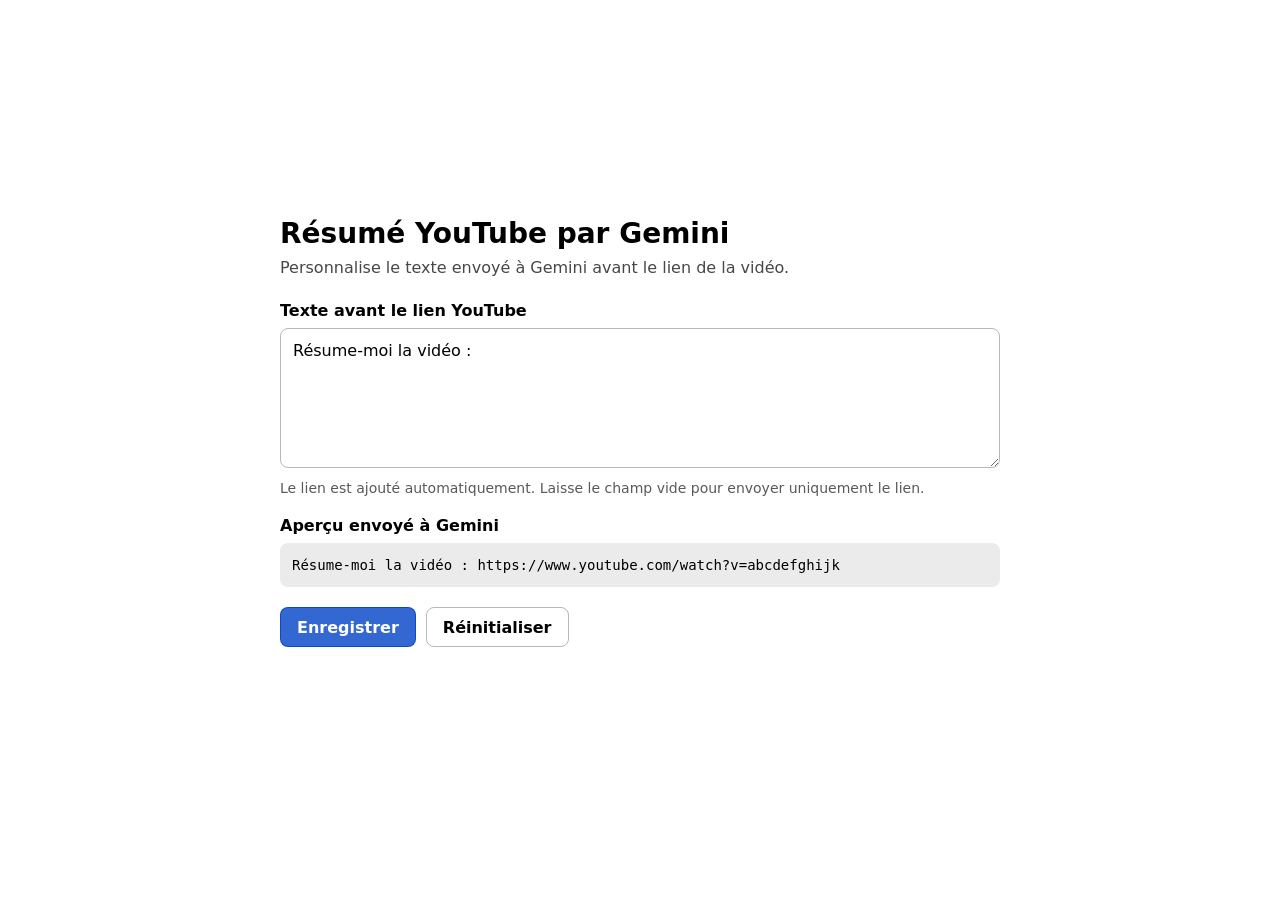
==== options.html @ 399458d6 "Initial release of Resume YouTube par Gemini" ====
<!doctype html>
<html lang="fr">
<head>
  <meta charset="utf-8">
  <meta name="viewport" content="width=device-width, initial-scale=1">
  <title>Options - Résumé YouTube par Gemini</title>
  <link rel="stylesheet" href="options.css">
</head>
<body>
  <main class="page">
    <section class="panel" aria-labelledby="title">
      <h1 id="title">Résumé YouTube par Gemini</h1>
      <p class="intro">
        Personnalise le texte envoyé à Gemini avant le lien de la vidéo.
      </p>

      <form id="options-form">
        <label for="prompt-prefix">Texte avant le lien YouTube</label>
        <textarea
          id="prompt-prefix"
          name="prompt-prefix"
          rows="5"
          maxlength="1200"
          spellcheck="true"
        ></textarea>

        <div class="hint">
          Le lien est ajouté automatiquement. Laisse le champ vide pour envoyer uniquement le lien.
        </div>

        <div class="preview" aria-live="polite">
          <span class="preview-label">Aperçu envoyé à Gemini</span>
          <pre id="prompt-preview"></pre>
        </div>

        <div class="actions">
          <button type="submit">Enregistrer</button>
          <button type="button" id="reset-button" class="secondary">Réinitialiser</button>
        </div>

        <p id="status" class="status" role="status" aria-live="polite"></p>
      </form>
    </section>
  </main>

  <script src="options.js"></script>
</body>
</html>
---- options.css ----
:root {
  color-scheme: light dark;
  font-family: system-ui, -apple-system, BlinkMacSystemFont, "Segoe UI", sans-serif;
}

body {
  margin: 0;
  background: Canvas;
  color: CanvasText;
}

.page {
  display: grid;
  min-height: 100vh;
  place-items: center;
  padding: 32px 16px;
  box-sizing: border-box;
}

.panel {
  width: min(720px, 100%);
}

h1 {
  margin: 0 0 8px;
  font-size: 28px;
  line-height: 1.2;
}

.intro {
  margin: 0 0 24px;
  color: color-mix(in srgb, CanvasText 72%, Canvas);
}

label {
  display: block;
  margin-bottom: 8px;
  font-weight: 650;
}

textarea {
  width: 100%;
  min-height: 140px;
  padding: 12px;
  box-sizing: border-box;
  border: 1px solid color-mix(in srgb, CanvasText 28%, Canvas);
  border-radius: 8px;
  background: Canvas;
  color: CanvasText;
  font: inherit;
  resize: vertical;
}

textarea:focus {
  outline: 3px solid color-mix(in srgb, Highlight 35%, transparent);
  border-color: Highlight;
}

.hint {
  margin-top: 8px;
  font-size: 14px;
  color: color-mix(in srgb, CanvasText 65%, Canvas);
}

.preview {
  margin-top: 20px;
}

.preview-label {
  display: block;
  margin-bottom: 8px;
  font-weight: 650;
}

pre {
  overflow: auto;
  white-space: pre-wrap;
  word-break: break-word;
  margin: 0;
  padding: 12px;
  border-radius: 8px;
  background: color-mix(in srgb, CanvasText 8%, Canvas);
  font: 14px/1.45 ui-monospace, "SFMono-Regular", Consolas, monospace;
}

.actions {
  display: flex;
  flex-wrap: wrap;
  gap: 10px;
  margin-top: 20px;
}

button {
  min-height: 40px;
  padding: 0 16px;
  border: 1px solid Highlight;
  border-radius: 8px;
  background: Highlight;
  color: HighlightText;
  font: inherit;
  font-weight: 650;
  cursor: pointer;
}

button.secondary {
  border-color: color-mix(in srgb, CanvasText 28%, Canvas);
  background: Canvas;
  color: CanvasText;
}

.status {
  min-height: 20px;
  margin: 16px 0 0;
  color: color-mix(in srgb, CanvasText 72%, Canvas);
}

.status.error {
  color: #c83232;
}

@media (prefers-color-scheme: dark) {
  .status.error {
    color: #ff8a8a;
  }
}
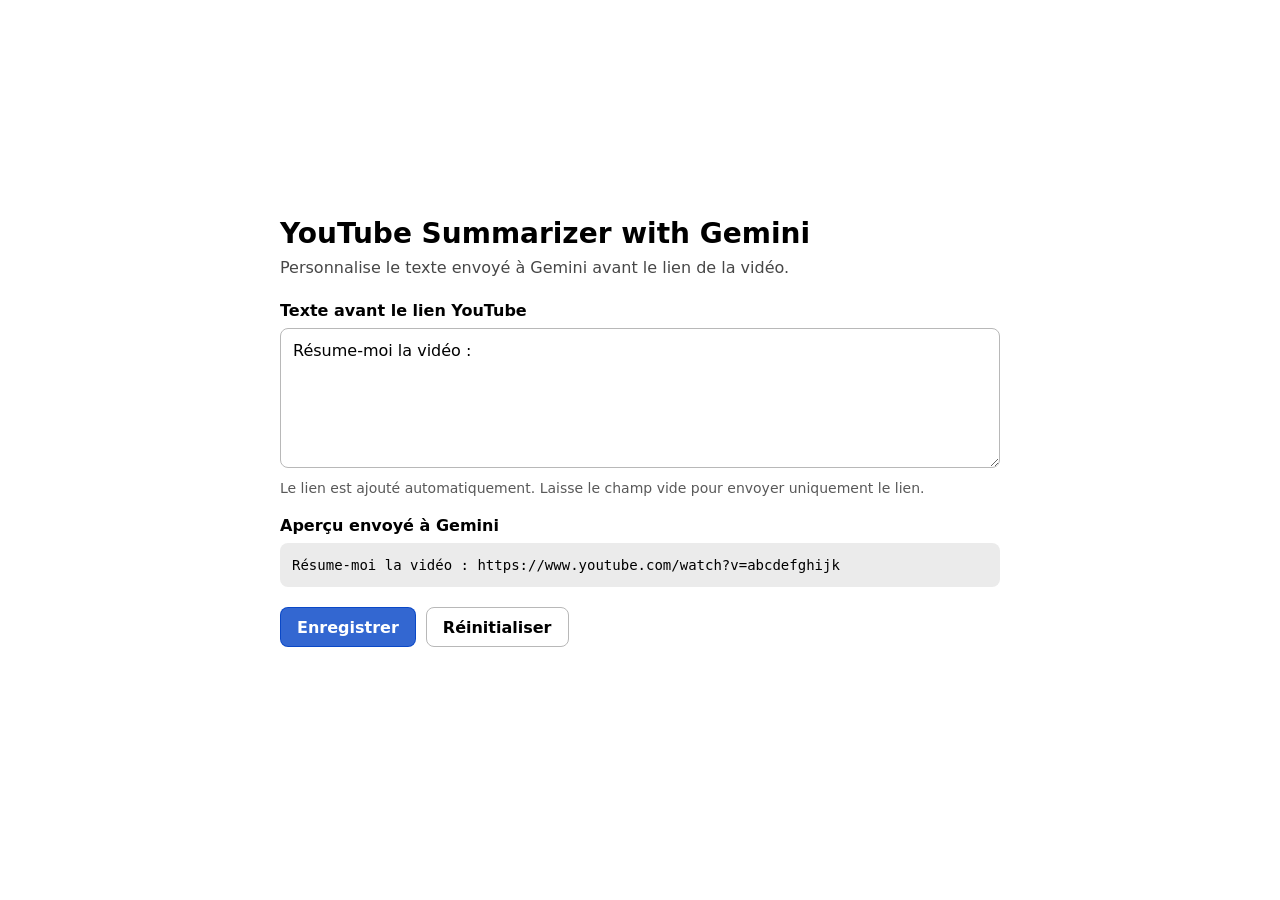
==== commit a686cf60: "feat: adopt universal name 'YouTube Summarizer with Gemini', add _locales, and rename repository ref" ====
--- a/options.html
+++ b/options.html
@@ -3,13 +3,13 @@
 <head>
   <meta charset="utf-8">
   <meta name="viewport" content="width=device-width, initial-scale=1">
-  <title>Options - Résumé YouTube par Gemini</title>
+  <title>Options — YouTube Summarizer with Gemini</title>
   <link rel="stylesheet" href="options.css">
 </head>
 <body>
   <main class="page">
     <section class="panel" aria-labelledby="title">
-      <h1 id="title">Résumé YouTube par Gemini</h1>
+      <h1 id="title">YouTube Summarizer with Gemini</h1>
       <p class="intro">
         Personnalise le texte envoyé à Gemini avant le lien de la vidéo.
       </p>
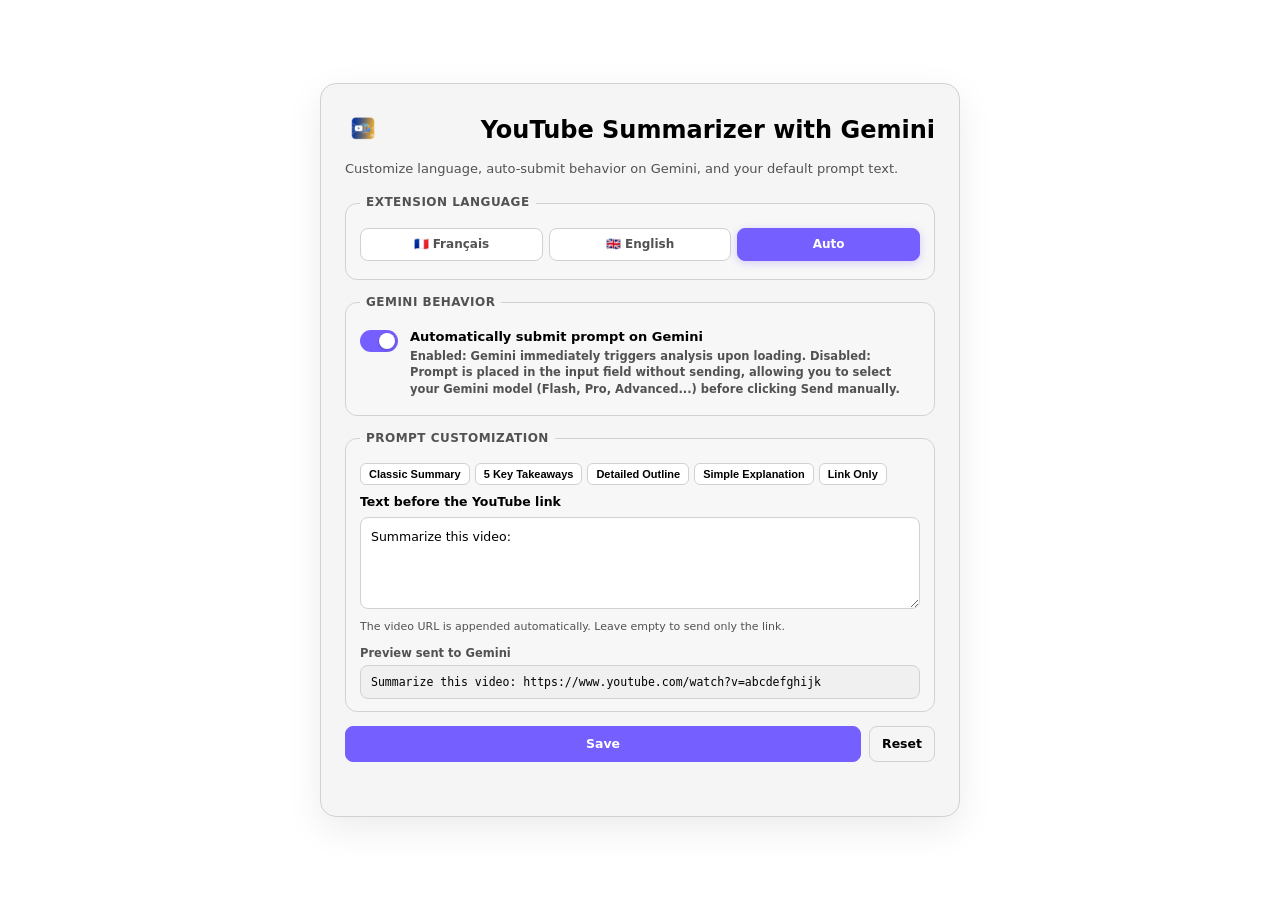
==== commit ccb73d1a: "feat: add toolbar popup, language selector, and gemini auto-submit toggle for model selection (v3.8)" ====
--- a/options.html
+++ b/options.html
@@ -6,41 +6,95 @@
   <title>Options — YouTube Summarizer with Gemini</title>
   <link rel="stylesheet" href="options.css">
 </head>
-<body>
+<body class="is-options">
   <main class="page">
-    <section class="panel" aria-labelledby="title">
-      <h1 id="title">YouTube Summarizer with Gemini</h1>
-      <p class="intro">
-        Personnalise le texte envoyé à Gemini avant le lien de la vidéo.
-      </p>
+    <div class="panel">
+      <header class="options-header">
+        <div class="brand">
+          <img src="icons/icon-48.png" width="36" height="36" alt="" class="brand-icon">
+          <h1 id="title" data-i18n="optionsTitle">Résumé YouTube avec Gemini</h1>
+        </div>
+        <p class="intro" data-i18n="optionsIntro">
+          Personnalisez la langue, l'envoi automatique sur Gemini et le texte de votre prompt.
+        </p>
+      </header>
 
       <form id="options-form">
-        <label for="prompt-prefix">Texte avant le lien YouTube</label>
-        <textarea
-          id="prompt-prefix"
-          name="prompt-prefix"
-          rows="5"
-          maxlength="1200"
-          spellcheck="true"
-        ></textarea>
+        <!-- Section Langue -->
+        <fieldset class="setting-group">
+          <legend class="group-title" data-i18n="languageSectionTitle">Langue de l'extension</legend>
+          <div class="lang-selector" role="radiogroup" aria-labelledby="lang-label">
+            <label class="lang-pill">
+              <input type="radio" name="extension-language" value="fr">
+              <span>🇫🇷 Français</span>
+            </label>
+            <label class="lang-pill">
+              <input type="radio" name="extension-language" value="en">
+              <span>🇬🇧 English</span>
+            </label>
+            <label class="lang-pill">
+              <input type="radio" name="extension-language" value="">
+              <span data-i18n="languageAuto">Auto</span>
+            </label>
+          </div>
+        </fieldset>
 
-        <div class="hint">
-          Le lien est ajouté automatiquement. Laisse le champ vide pour envoyer uniquement le lien.
-        </div>
+        <!-- Section Comportement Gemini (Envoi automatique) -->
+        <fieldset class="setting-group">
+          <legend class="group-title" data-i18n="geminiSectionTitle">Comportement sur Gemini</legend>
+          <label class="toggle-card" for="auto-submit">
+            <div class="toggle-switch">
+              <input type="checkbox" id="auto-submit" name="auto-submit" checked>
+              <span class="toggle-slider" aria-hidden="true"></span>
+            </div>
+            <div class="toggle-copy">
+              <strong data-i18n="autoSubmitLabel">Envoyer automatiquement le prompt</strong>
+              <p class="setting-desc" data-i18n="autoSubmitHelp">
+                Activé : Gemini lance l'analyse dès le chargement.<br>
+                Désactivé : le prompt est injecté sans être envoyé, vous permettant de choisir votre modèle (Flash, Pro, Advanced...) avant de cliquer sur Envoyer.
+              </p>
+            </div>
+          </label>
+        </fieldset>
 
-        <div class="preview" aria-live="polite">
-          <span class="preview-label">Aperçu envoyé à Gemini</span>
-          <pre id="prompt-preview"></pre>
-        </div>
+        <!-- Section Prompt Customization -->
+        <fieldset class="setting-group">
+          <legend class="group-title" data-i18n="promptSectionTitle">Personnalisation du prompt</legend>
+          
+          <div class="presets-bar" aria-label="Modèles de prompt">
+            <button type="button" class="preset-chip" data-preset="classic" data-i18n="presetClassic">Résumé classique</button>
+            <button type="button" class="preset-chip" data-preset="points" data-i18n="presetKeyPoints">5 idées clés</button>
+            <button type="button" class="preset-chip" data-preset="plan" data-i18n="presetPlan">Plan détaillé</button>
+            <button type="button" class="preset-chip" data-preset="simple" data-i18n="presetSimple">Vulgarisation</button>
+            <button type="button" class="preset-chip" data-preset="link" data-i18n="presetLinkOnly">Lien seul</button>
+          </div>
+
+          <label for="prompt-prefix" data-i18n="promptPrefixLabel">Texte avant le lien YouTube</label>
+          <textarea
+            id="prompt-prefix"
+            name="prompt-prefix"
+            rows="4"
+            maxlength="1200"
+            spellcheck="true"
+          ></textarea>
+          <div class="hint" data-i18n="promptPrefixHint">
+            Le lien est ajouté automatiquement. Laisse le champ vide pour envoyer uniquement le lien.
+          </div>
+
+          <div class="preview" aria-live="polite">
+            <span class="preview-label" data-i18n="previewLabel">Aperçu envoyé à Gemini</span>
+            <pre id="prompt-preview"></pre>
+          </div>
+        </fieldset>
 
         <div class="actions">
-          <button type="submit">Enregistrer</button>
-          <button type="button" id="reset-button" class="secondary">Réinitialiser</button>
+          <button type="submit" id="save-button" class="primary" data-i18n="saveButton">Enregistrer</button>
+          <button type="button" id="reset-button" class="secondary" data-i18n="resetButton">Réinitialiser</button>
         </div>
 
         <p id="status" class="status" role="status" aria-live="polite"></p>
       </form>
-    </section>
+    </div>
   </main>
 
   <script src="options.js"></script>
--- a/options.css
+++ b/options.css
@@ -1,125 +1,423 @@
 :root {
   color-scheme: light dark;
-  font-family: system-ui, -apple-system, BlinkMacSystemFont, "Segoe UI", sans-serif;
+  font-family: system-ui, -apple-system, BlinkMacSystemFont, "Segoe UI", Roboto, sans-serif;
+  
+  --bg: Canvas;
+  --text: CanvasText;
+  --surface: color-mix(in srgb, CanvasText 4%, Canvas);
+  --surface-hover: color-mix(in srgb, CanvasText 8%, Canvas);
+  --border: color-mix(in srgb, CanvasText 18%, Canvas);
+  --border-focus: Highlight;
+  --muted: color-mix(in srgb, CanvasText 68%, Canvas);
+  --primary: #765fff;
+  --primary-hover: #634be8;
+  --primary-text: #ffffff;
+  --card-bg: color-mix(in srgb, CanvasText 3%, Canvas);
+}
+
+@media (prefers-color-scheme: dark) {
+  :root {
+    --primary: #8a75ff;
+    --primary-hover: #9f8dff;
+    --primary-text: #ffffff;
+  }
+}
+
+* {
+  box-sizing: border-box;
 }
 
 body {
   margin: 0;
-  background: Canvas;
-  color: CanvasText;
-}
-
-.page {
+  background: var(--bg);
+  color: var(--text);
+  font-size: 13.5px;
+  line-height: 1.45;
+  -webkit-font-smoothing: antialiased;
+}
+
+/* Full Options Tab Layout */
+body.is-options .page {
   display: grid;
   min-height: 100vh;
   place-items: center;
   padding: 32px 16px;
-  box-sizing: border-box;
-}
-
-.panel {
-  width: min(720px, 100%);
+}
+
+body.is-options .panel {
+  width: min(640px, 100%);
+  padding: 28px 24px;
+  border-radius: 16px;
+  background: var(--surface);
+  border: 1px solid var(--border);
+  box-shadow: 0 12px 36px rgba(0, 0, 0, 0.08);
+}
+
+body.is-options h1 {
+  font-size: 24px;
+}
+
+/* Toolbar Popup Layout */
+body.is-popup {
+  width: 380px;
+  max-width: 100vw;
+}
+
+body.is-popup .page {
+  padding: 14px 16px 16px;
+}
+
+body.is-popup h1 {
+  font-size: 15px;
+  font-weight: 750;
+  letter-spacing: -0.01em;
+}
+
+.popup-header, .options-header .brand {
+  display: flex;
+  align-items: center;
+  justify-content: space-between;
+  gap: 10px;
+  margin-bottom: 12px;
+}
+
+.brand {
+  display: flex;
+  align-items: center;
+  gap: 10px;
+}
+
+.brand-icon {
+  flex-shrink: 0;
+  border-radius: 6px;
 }
 
 h1 {
-  margin: 0 0 8px;
-  font-size: 28px;
-  line-height: 1.2;
+  margin: 0;
+  font-size: 16px;
+  line-height: 1.25;
 }
 
 .intro {
-  margin: 0 0 24px;
-  color: color-mix(in srgb, CanvasText 72%, Canvas);
+  margin: 6px 0 16px;
+  color: var(--muted);
+  font-size: 13px;
+}
+
+.icon-link {
+  display: grid;
+  place-items: center;
+  width: 28px;
+  height: 28px;
+  border-radius: 6px;
+  color: var(--muted);
+  text-decoration: none;
+  transition: background 0.15s ease, color 0.15s ease;
+}
+
+.icon-link:hover {
+  background: var(--surface-hover);
+  color: var(--text);
+}
+
+.setting-group {
+  margin: 0 0 14px;
+  padding: 12px 14px;
+  border: 1px solid var(--border);
+  border-radius: 12px;
+  background: var(--card-bg);
+}
+
+.group-title {
+  padding: 0 6px;
+  font-size: 12px;
+  font-weight: 750;
+  text-transform: uppercase;
+  letter-spacing: 0.04em;
+  color: var(--muted);
+}
+
+/* Language selector */
+.lang-selector {
+  display: flex;
+  gap: 6px;
+  margin-top: 4px;
+}
+
+.lang-pill {
+  flex: 1;
+  display: flex;
+  align-items: center;
+  justify-content: center;
+  cursor: pointer;
+  user-select: none;
+}
+
+.lang-pill input {
+  position: absolute;
+  opacity: 0;
+  pointer-events: none;
+}
+
+.lang-pill span {
+  width: 100%;
+  display: block;
+  text-align: center;
+  padding: 7px 10px;
+  border-radius: 8px;
+  font-size: 12px;
+  font-weight: 600;
+  border: 1px solid var(--border);
+  background: var(--bg);
+  color: var(--muted);
+  transition: all 0.18s ease;
+}
+
+.lang-pill input:checked + span {
+  background: var(--primary);
+  border-color: var(--primary);
+  color: var(--primary-text);
+  box-shadow: 0 2px 8px rgba(118, 95, 255, 0.28);
+}
+
+.lang-pill input:focus-visible + span {
+  outline: 2px solid var(--border-focus);
+  outline-offset: 2px;
+}
+
+/* Toggle card (Auto-submit) */
+.toggle-card {
+  display: flex;
+  align-items: flex-start;
+  gap: 12px;
+  margin-top: 4px;
+  cursor: pointer;
+  user-select: none;
+}
+
+.toggle-switch {
+  position: relative;
+  width: 38px;
+  height: 22px;
+  flex-shrink: 0;
+  margin-top: 2px;
+}
+
+.toggle-switch input {
+  opacity: 0;
+  width: 0;
+  height: 0;
+  position: absolute;
+}
+
+.toggle-slider {
+  position: absolute;
+  inset: 0;
+  background: color-mix(in srgb, CanvasText 20%, Canvas);
+  border-radius: 99px;
+  transition: 0.22s ease;
+}
+
+.toggle-slider::before {
+  position: absolute;
+  content: "";
+  height: 16px;
+  width: 16px;
+  left: 3px;
+  bottom: 3px;
+  background: Canvas;
+  border-radius: 50%;
+  transition: 0.22s cubic-bezier(0.3, 1.2, 0.4, 1);
+  box-shadow: 0 1px 3px rgba(0, 0, 0, 0.25);
+}
+
+.toggle-switch input:checked + .toggle-slider {
+  background: var(--primary);
+}
+
+.toggle-switch input:checked + .toggle-slider::before {
+  transform: translateX(16px);
+}
+
+.toggle-switch input:focus-visible + .toggle-slider {
+  outline: 2px solid var(--border-focus);
+  outline-offset: 2px;
+}
+
+.toggle-copy strong {
+  display: block;
+  font-size: 13px;
+  font-weight: 650;
+  margin-bottom: 2px;
+}
+
+.setting-desc {
+  margin: 0;
+  font-size: 11.5px;
+  line-height: 1.4;
+  color: var(--muted);
+}
+
+/* Preset buttons */
+.presets-bar {
+  display: flex;
+  flex-wrap: wrap;
+  gap: 5px;
+  margin-bottom: 8px;
+  margin-top: 4px;
+}
+
+.preset-chip {
+  padding: 4px 8px;
+  border-radius: 6px;
+  border: 1px solid var(--border);
+  background: var(--bg);
+  color: var(--text);
+  font-size: 11px;
+  font-weight: 600;
+  cursor: pointer;
+  transition: all 0.15s ease;
+}
+
+.preset-chip:hover {
+  background: var(--surface-hover);
+  border-color: color-mix(in srgb, var(--primary) 50%, var(--border));
+}
+
+.preset-chip:active {
+  transform: scale(0.97);
 }
 
 label {
   display: block;
-  margin-bottom: 8px;
+  font-size: 12.5px;
   font-weight: 650;
+  margin-bottom: 6px;
+}
+
+.sr-only {
+  position: absolute;
+  width: 1px;
+  height: 1px;
+  padding: 0;
+  margin: -1px;
+  overflow: hidden;
+  clip: rect(0, 0, 0, 0);
+  white-space: nowrap;
+  border: 0;
 }
 
 textarea {
   width: 100%;
-  min-height: 140px;
-  padding: 12px;
-  box-sizing: border-box;
-  border: 1px solid color-mix(in srgb, CanvasText 28%, Canvas);
+  padding: 10px;
+  border: 1px solid var(--border);
   border-radius: 8px;
-  background: Canvas;
-  color: CanvasText;
+  background: var(--bg);
+  color: var(--text);
   font: inherit;
+  font-size: 12.5px;
+  line-height: 1.4;
   resize: vertical;
+  transition: border-color 0.18s ease, outline 0.18s ease;
 }
 
 textarea:focus {
-  outline: 3px solid color-mix(in srgb, Highlight 35%, transparent);
-  border-color: Highlight;
+  outline: 2px solid var(--border-focus);
+  border-color: var(--border-focus);
 }
 
 .hint {
-  margin-top: 8px;
-  font-size: 14px;
-  color: color-mix(in srgb, CanvasText 65%, Canvas);
+  margin-top: 4px;
+  font-size: 11px;
+  color: var(--muted);
 }
 
 .preview {
-  margin-top: 20px;
+  margin-top: 10px;
 }
 
 .preview-label {
   display: block;
-  margin-bottom: 8px;
+  font-size: 11.5px;
   font-weight: 650;
+  color: var(--muted);
+  margin-bottom: 4px;
 }
 
 pre {
-  overflow: auto;
+  margin: 0;
+  padding: 8px 10px;
+  border-radius: 8px;
+  background: color-mix(in srgb, CanvasText 6%, Canvas);
+  border: 1px solid var(--border);
+  font: 11.5px/1.4 ui-monospace, "SFMono-Regular", Consolas, monospace;
   white-space: pre-wrap;
   word-break: break-word;
-  margin: 0;
-  padding: 12px;
+  max-height: 100px;
+  overflow-y: auto;
+}
+
+.actions {
+  display: flex;
+  gap: 8px;
+  margin-top: 14px;
+}
+
+button[type="submit"], button.primary {
+  flex: 1;
+  min-height: 36px;
+  padding: 0 14px;
+  border: 1px solid var(--primary);
   border-radius: 8px;
-  background: color-mix(in srgb, CanvasText 8%, Canvas);
-  font: 14px/1.45 ui-monospace, "SFMono-Regular", Consolas, monospace;
-}
-
-.actions {
-  display: flex;
-  flex-wrap: wrap;
-  gap: 10px;
-  margin-top: 20px;
-}
-
-button {
-  min-height: 40px;
-  padding: 0 16px;
-  border: 1px solid Highlight;
+  background: var(--primary);
+  color: var(--primary-text);
+  font: inherit;
+  font-size: 12.5px;
+  font-weight: 700;
+  cursor: pointer;
+  transition: background 0.18s ease, transform 0.12s ease;
+}
+
+button[type="submit"]:hover, button.primary:hover {
+  background: var(--primary-hover);
+}
+
+button[type="submit"]:active, button.primary:active {
+  transform: scale(0.98);
+}
+
+button.secondary {
+  min-height: 36px;
+  padding: 0 12px;
+  border: 1px solid var(--border);
   border-radius: 8px;
-  background: Highlight;
-  color: HighlightText;
+  background: var(--surface);
+  color: var(--text);
   font: inherit;
-  font-weight: 650;
+  font-size: 12.5px;
+  font-weight: 600;
   cursor: pointer;
-}
-
-button.secondary {
-  border-color: color-mix(in srgb, CanvasText 28%, Canvas);
-  background: Canvas;
-  color: CanvasText;
+  transition: background 0.18s ease;
+}
+
+button.secondary:hover {
+  background: var(--surface-hover);
+}
+
+button:focus-visible {
+  outline: 2px solid var(--border-focus);
+  outline-offset: 2px;
 }
 
 .status {
-  min-height: 20px;
-  margin: 16px 0 0;
-  color: color-mix(in srgb, CanvasText 72%, Canvas);
+  min-height: 18px;
+  margin: 8px 0 0;
+  font-size: 12px;
+  font-weight: 600;
+  color: #10b981;
+  transition: opacity 0.2s ease;
 }
 
 .status.error {
-  color: #c83232;
-}
-
-@media (prefers-color-scheme: dark) {
-  .status.error {
-    color: #ff8a8a;
-  }
-}
+  color: #ef4444;
+}
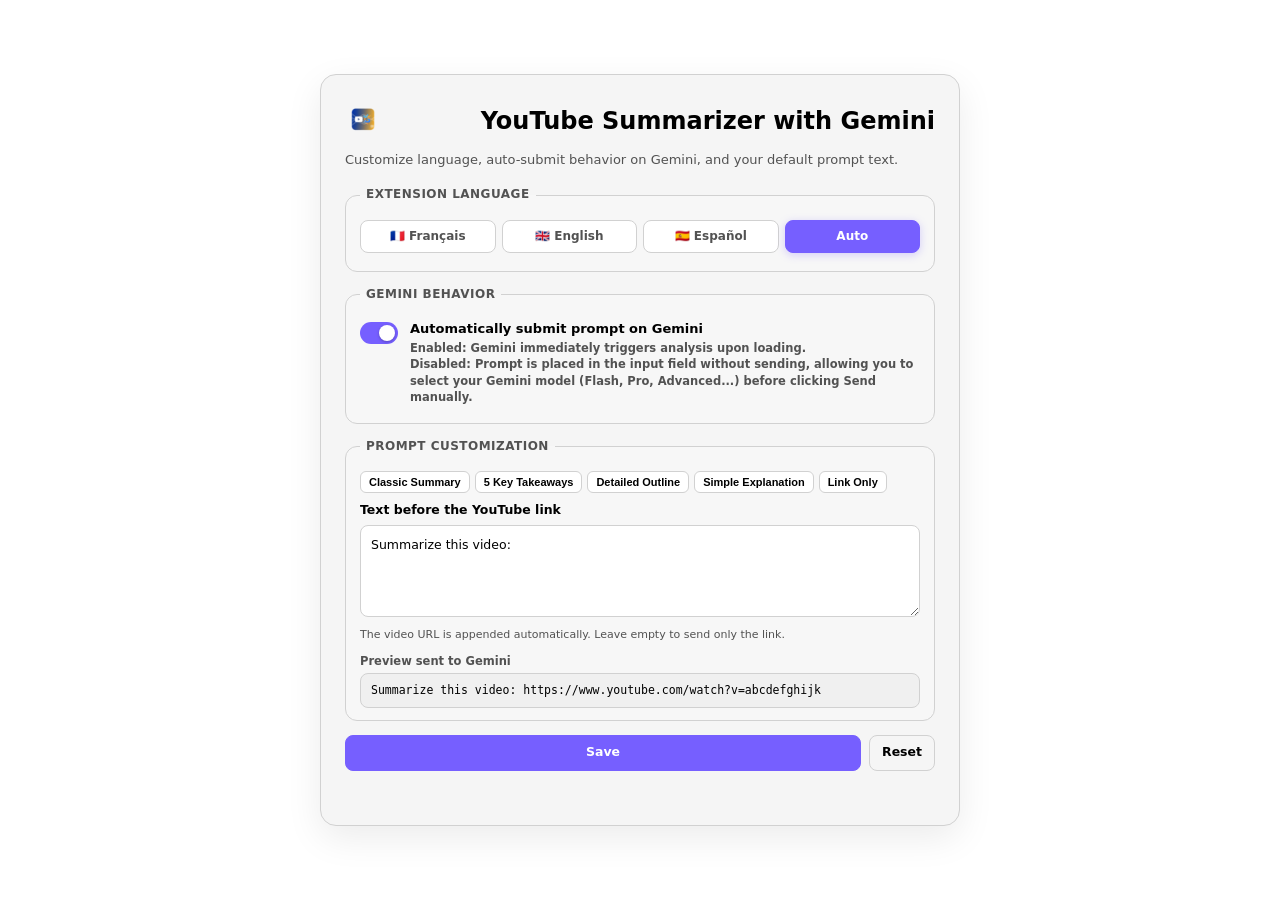
==== commit dab1767d: "feat: complete full internationalization (FR, EN, ES) and generate clean v3.8 xpi package" ====
--- a/options.html
+++ b/options.html
@@ -31,6 +31,10 @@
             <label class="lang-pill">
               <input type="radio" name="extension-language" value="en">
               <span>🇬🇧 English</span>
+            </label>
+            <label class="lang-pill">
+              <input type="radio" name="extension-language" value="es">
+              <span>🇪🇸 Español</span>
             </label>
             <label class="lang-pill">
               <input type="radio" name="extension-language" value="">
--- a/options.css
+++ b/options.css
@@ -255,6 +255,7 @@
   margin: 0;
   font-size: 11.5px;
   line-height: 1.4;
+  white-space: pre-line;
   color: var(--muted);
 }
 
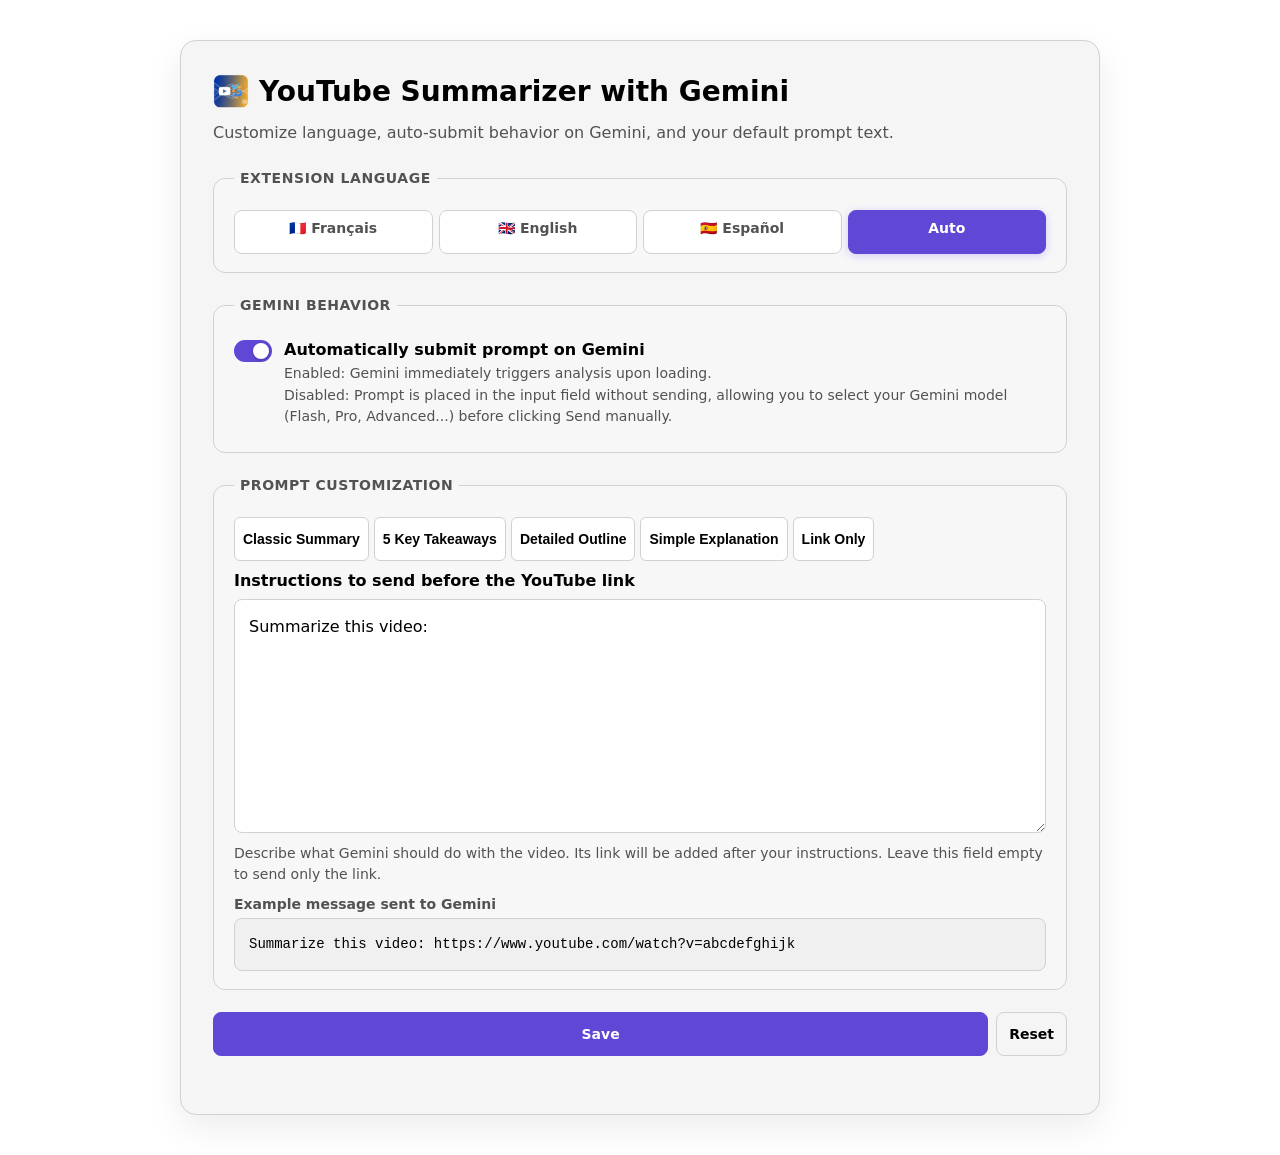
==== commit 19a25030: "fix: prepare Firefox 3.8.1 with responsive preferences and complete translations Fix initial popup s" ====
--- a/options.html
+++ b/options.html
@@ -11,7 +11,7 @@
     <div class="panel">
       <header class="options-header">
         <div class="brand">
-          <img src="icons/icon-48.png" width="36" height="36" alt="" class="brand-icon">
+          <img src="icons/icon.svg" width="36" height="36" alt="" class="brand-icon">
           <h1 id="title" data-i18n="optionsTitle">Résumé YouTube avec Gemini</h1>
         </div>
         <p class="intro" data-i18n="optionsIntro">
@@ -22,7 +22,7 @@
       <form id="options-form">
         <!-- Section Langue -->
         <fieldset class="setting-group">
-          <legend class="group-title" data-i18n="languageSectionTitle">Langue de l'extension</legend>
+          <legend id="lang-label" class="group-title" data-i18n="languageSectionTitle">Langue de l'extension</legend>
           <div class="lang-selector" role="radiogroup" aria-labelledby="lang-label">
             <label class="lang-pill">
               <input type="radio" name="extension-language" value="fr">
@@ -48,12 +48,12 @@
           <legend class="group-title" data-i18n="geminiSectionTitle">Comportement sur Gemini</legend>
           <label class="toggle-card" for="auto-submit">
             <div class="toggle-switch">
-              <input type="checkbox" id="auto-submit" name="auto-submit" checked>
+              <input type="checkbox" id="auto-submit" name="auto-submit" aria-labelledby="auto-submit-label" aria-describedby="auto-submit-help" checked>
               <span class="toggle-slider" aria-hidden="true"></span>
             </div>
             <div class="toggle-copy">
-              <strong data-i18n="autoSubmitLabel">Envoyer automatiquement le prompt</strong>
-              <p class="setting-desc" data-i18n="autoSubmitHelp">
+              <strong id="auto-submit-label" data-i18n="autoSubmitLabel">Envoyer automatiquement le prompt</strong>
+              <p id="auto-submit-help" class="setting-desc" data-i18n="autoSubmitHelp">
                 Activé : Gemini lance l'analyse dès le chargement.<br>
                 Désactivé : le prompt est injecté sans être envoyé, vous permettant de choisir votre modèle (Flash, Pro, Advanced...) avant de cliquer sur Envoyer.
               </p>
@@ -65,7 +65,7 @@
         <fieldset class="setting-group">
           <legend class="group-title" data-i18n="promptSectionTitle">Personnalisation du prompt</legend>
           
-          <div class="presets-bar" aria-label="Modèles de prompt">
+          <div class="presets-bar" role="group" data-i18n-title="presetsLabel" aria-label="Modèles de prompt">
             <button type="button" class="preset-chip" data-preset="classic" data-i18n="presetClassic">Résumé classique</button>
             <button type="button" class="preset-chip" data-preset="points" data-i18n="presetKeyPoints">5 idées clés</button>
             <button type="button" class="preset-chip" data-preset="plan" data-i18n="presetPlan">Plan détaillé</button>
@@ -73,20 +73,21 @@
             <button type="button" class="preset-chip" data-preset="link" data-i18n="presetLinkOnly">Lien seul</button>
           </div>
 
-          <label for="prompt-prefix" data-i18n="promptPrefixLabel">Texte avant le lien YouTube</label>
+          <label for="prompt-prefix" data-i18n="promptPrefixLabel">Consigne à envoyer avant le lien YouTube</label>
           <textarea
             id="prompt-prefix"
             name="prompt-prefix"
-            rows="4"
+            rows="8"
             maxlength="1200"
             spellcheck="true"
+            aria-describedby="prompt-prefix-hint"
           ></textarea>
-          <div class="hint" data-i18n="promptPrefixHint">
-            Le lien est ajouté automatiquement. Laisse le champ vide pour envoyer uniquement le lien.
+          <div id="prompt-prefix-hint" class="hint" data-i18n="promptPrefixHint">
+            Écrivez ce que Gemini doit faire avec la vidéo. Son lien sera ajouté à la suite de votre consigne. Laissez ce champ vide pour envoyer uniquement le lien.
           </div>
 
           <div class="preview" aria-live="polite">
-            <span class="preview-label" data-i18n="previewLabel">Aperçu envoyé à Gemini</span>
+            <span class="preview-label" data-i18n="previewLabel">Exemple du message envoyé à Gemini</span>
             <pre id="prompt-preview"></pre>
           </div>
         </fieldset>
--- a/options.css
+++ b/options.css
@@ -9,17 +9,17 @@
   --border: color-mix(in srgb, CanvasText 18%, Canvas);
   --border-focus: Highlight;
   --muted: color-mix(in srgb, CanvasText 68%, Canvas);
-  --primary: #765fff;
-  --primary-hover: #634be8;
+  --primary: #6047d6;
+  --primary-hover: #5138c2;
   --primary-text: #ffffff;
   --card-bg: color-mix(in srgb, CanvasText 3%, Canvas);
 }
 
 @media (prefers-color-scheme: dark) {
   :root {
-    --primary: #8a75ff;
+    --primary: #b3a5ff;
     --primary-hover: #9f8dff;
-    --primary-text: #ffffff;
+    --primary-text: #171225;
   }
 }
 
@@ -41,12 +41,13 @@
   display: grid;
   min-height: 100vh;
   place-items: center;
-  padding: 32px 16px;
+  padding: 40px 24px;
 }
 
 body.is-options .panel {
-  width: min(640px, 100%);
-  padding: 28px 24px;
+  width: min(920px, 100%);
+  min-width: 0;
+  padding: 32px;
   border-radius: 16px;
   background: var(--surface);
   border: 1px solid var(--border);
@@ -54,13 +55,30 @@
 }
 
 body.is-options h1 {
-  font-size: 24px;
+  font-size: 28px;
+}
+
+body.is-options {
+  font-size: 16px;
 }
 
 /* Toolbar Popup Layout */
+html.is-popup {
+  /* Keep scrolling inside the fixed-width body instead of the viewport. */
+  overflow: hidden;
+}
+
 body.is-popup {
-  width: 380px;
-  max-width: 100vw;
+  /* Firefox measures the body's preferred width before sizing its viewport.
+     A viewport-based max-width can collapse that first measurement. */
+  width: 420px;
+  max-height: 600px;
+  overflow-y: auto;
+}
+
+body.is-popup, textarea, pre {
+  scrollbar-width: thin;
+  scrollbar-color: var(--border) var(--bg);
 }
 
 body.is-popup .page {
@@ -73,7 +91,7 @@
   letter-spacing: -0.01em;
 }
 
-.popup-header, .options-header .brand {
+.popup-header {
   display: flex;
   align-items: center;
   justify-content: space-between;
@@ -81,10 +99,15 @@
   margin-bottom: 12px;
 }
 
+.options-header .brand {
+  margin-bottom: 12px;
+}
+
 .brand {
   display: flex;
   align-items: center;
   gap: 10px;
+  min-width: 0;
 }
 
 .brand-icon {
@@ -94,6 +117,8 @@
 
 h1 {
   margin: 0;
+  min-width: 0;
+  overflow-wrap: anywhere;
   font-size: 16px;
   line-height: 1.25;
 }
@@ -107,8 +132,9 @@
 .icon-link {
   display: grid;
   place-items: center;
-  width: 28px;
-  height: 28px;
+  width: 36px;
+  height: 36px;
+  flex-shrink: 0;
   border-radius: 6px;
   color: var(--muted);
   text-decoration: none;
@@ -120,7 +146,13 @@
   color: var(--text);
 }
 
+.icon-link:focus-visible {
+  outline: 2px solid var(--border-focus);
+  outline-offset: 2px;
+}
+
 .setting-group {
+  min-inline-size: 0;
   margin: 0 0 14px;
   padding: 12px 14px;
   border: 1px solid var(--border);
@@ -129,6 +161,8 @@
 }
 
 .group-title {
+  max-width: 100%;
+  overflow-wrap: anywhere;
   padding: 0 6px;
   font-size: 12px;
   font-weight: 750;
@@ -140,12 +174,15 @@
 /* Language selector */
 .lang-selector {
   display: flex;
+  flex-wrap: wrap;
   gap: 6px;
   margin-top: 4px;
 }
 
 .lang-pill {
-  flex: 1;
+  flex: 1 1 120px;
+  min-width: 0;
+  margin: 0;
   display: flex;
   align-items: center;
   justify-content: center;
@@ -171,6 +208,7 @@
   background: var(--bg);
   color: var(--muted);
   transition: all 0.18s ease;
+  overflow-wrap: anywhere;
 }
 
 .lang-pill input:checked + span {
@@ -251,12 +289,18 @@
   margin-bottom: 2px;
 }
 
+.toggle-copy {
+  min-width: 0;
+  overflow-wrap: anywhere;
+}
+
 .setting-desc {
   margin: 0;
   font-size: 11.5px;
   line-height: 1.4;
   white-space: pre-line;
   color: var(--muted);
+  font-weight: 400;
 }
 
 /* Preset buttons */
@@ -269,6 +313,7 @@
 }
 
 .preset-chip {
+  min-height: 32px;
   padding: 4px 8px;
   border-radius: 6px;
   border: 1px solid var(--border);
@@ -319,6 +364,7 @@
   font-size: 12.5px;
   line-height: 1.4;
   resize: vertical;
+  min-height: 100px;
   transition: border-color 0.18s ease, outline 0.18s ease;
 }
 
@@ -356,12 +402,14 @@
   word-break: break-word;
   max-height: 100px;
   overflow-y: auto;
+  overflow-wrap: anywhere;
 }
 
 .actions {
   display: flex;
   gap: 8px;
   margin-top: 14px;
+  flex-wrap: wrap;
 }
 
 button[type="submit"], button.primary {
@@ -415,10 +463,94 @@
   margin: 8px 0 0;
   font-size: 12px;
   font-weight: 600;
-  color: #10b981;
+  color: light-dark(#167044, #6ce0a3);
   transition: opacity 0.2s ease;
 }
 
 .status.error {
-  color: #ef4444;
-}
+  color: light-dark(#b42318, #ff9b91);
+}
+
+body.is-popup .actions {
+  position: sticky;
+  bottom: 0;
+  padding: 10px 0;
+  background: var(--bg);
+}
+
+body.is-options .intro {
+  font-size: 16px;
+  margin-bottom: 24px;
+}
+
+body.is-options .setting-group {
+  padding: 18px 20px;
+  margin-bottom: 22px;
+}
+
+body.is-options .group-title,
+body.is-options .hint,
+body.is-options .preview-label,
+body.is-options .status {
+  font-size: 14px;
+}
+
+body.is-options label,
+body.is-options .toggle-copy strong,
+body.is-options textarea {
+  font-size: 16px;
+}
+
+body.is-options .setting-desc {
+  font-size: 14px;
+  line-height: 1.55;
+}
+
+body.is-options .lang-pill span,
+body.is-options .preset-chip,
+body.is-options .actions button {
+  font-size: 14px;
+  min-height: 44px;
+}
+
+body.is-options textarea {
+  min-height: 220px;
+  padding: 14px;
+  line-height: 1.6;
+}
+
+body.is-options pre {
+  max-height: none;
+  padding: 14px;
+  font-size: 14px;
+  line-height: 1.6;
+}
+
+:disabled {
+  cursor: wait;
+  opacity: 0.65;
+}
+
+@media (max-width: 540px) {
+  body.is-options .page {
+    padding: 16px 12px;
+  }
+
+  body.is-options .panel {
+    padding: 20px 14px;
+  }
+
+  body.is-options h1 {
+    font-size: 22px;
+  }
+
+  body.is-options .setting-group {
+    padding: 14px 12px;
+  }
+}
+
+@media (prefers-reduced-motion: reduce) {
+  *, *::before, *::after {
+    transition: none !important;
+  }
+}
